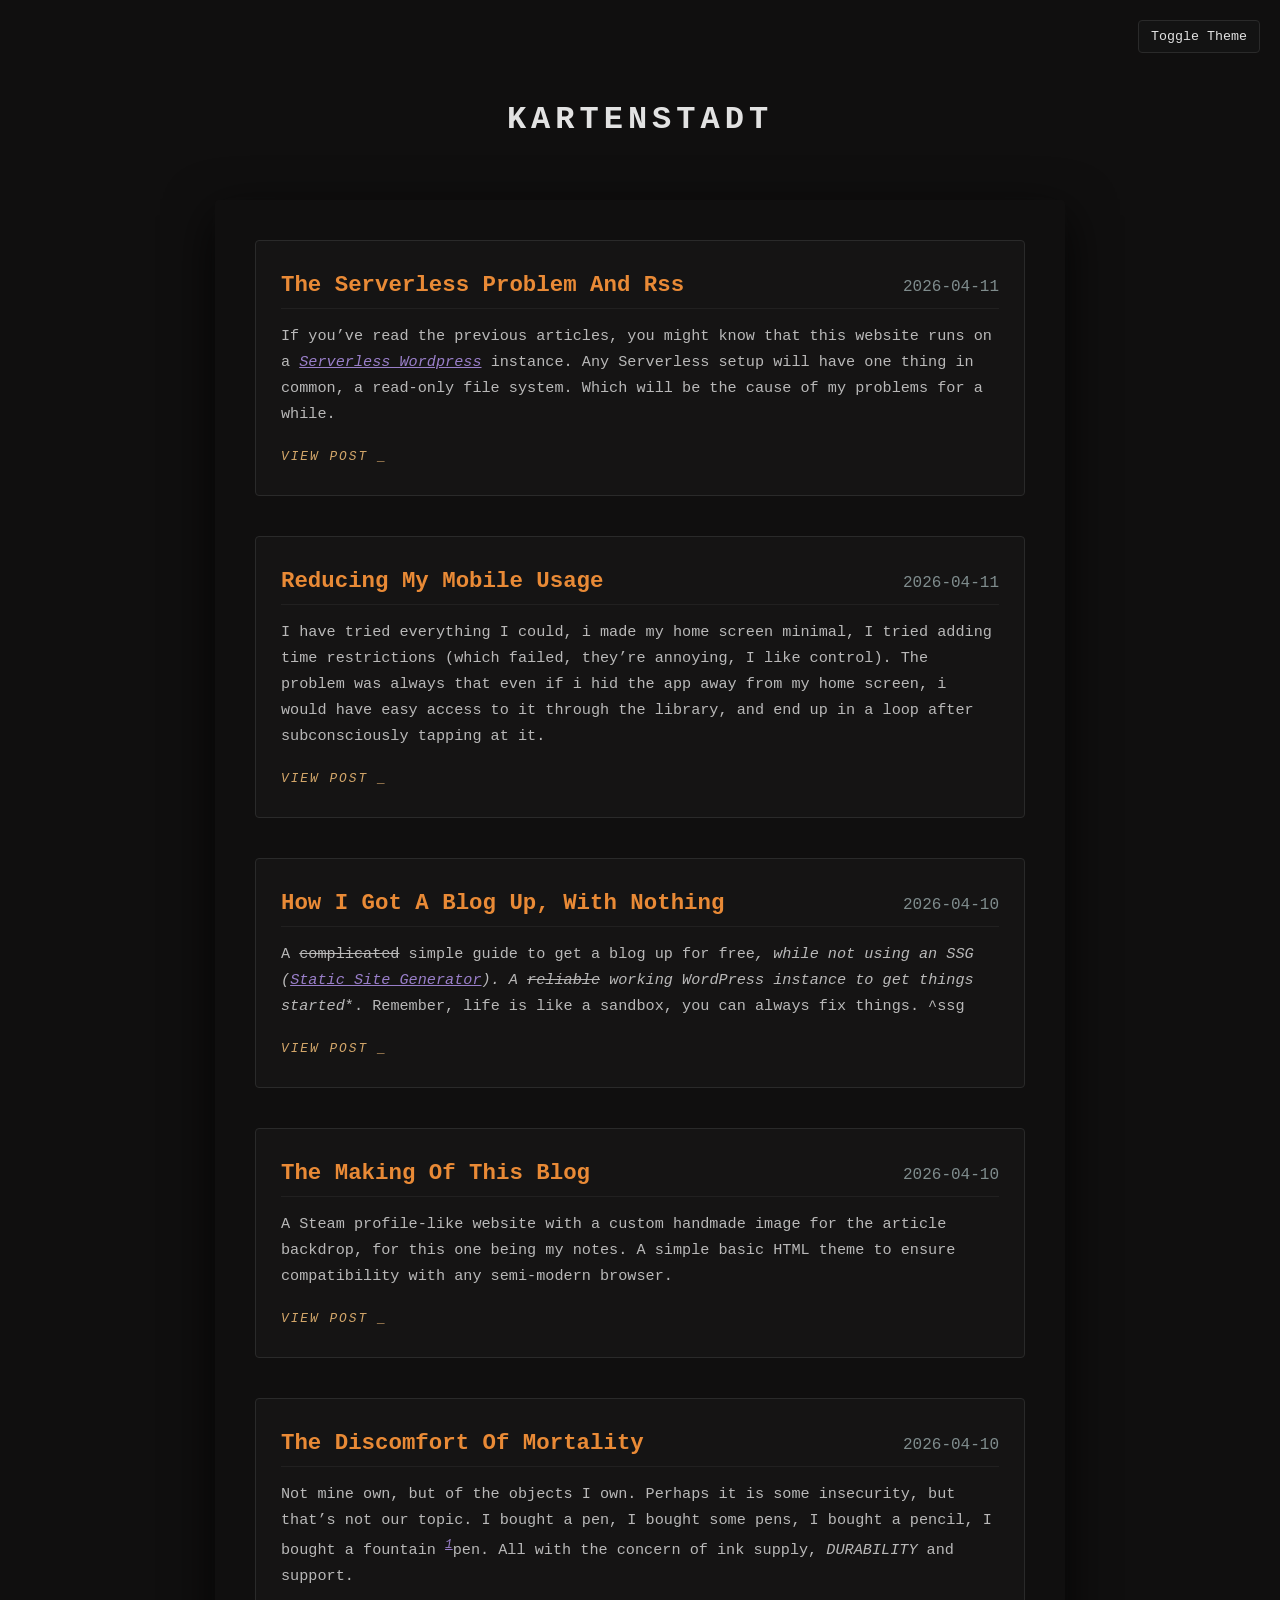
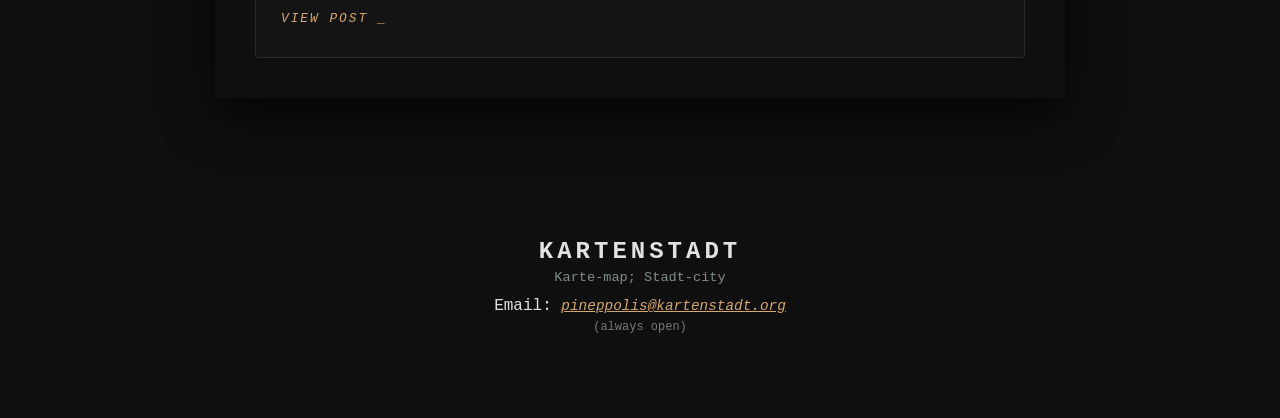
==== index.html @ 2a454eb6 "Site update: 2026-04-14 19:47:37" ====
<!DOCTYPE html>
<html lang="en">
	<head>
	<link rel="alternate" type="application/rss+xml" title="Kartenstadt RSS Feed" href="./feed.xml" />
		<meta charset="UTF-8" />
		<meta name="viewport" content="width=device-width, initial-scale=1.0" />
		<title>Kartenstadt | Home</title>
		<link rel="stylesheet" href="style.css" />
	</head>
	<body>
	<button id="theme-toggle">Toggle Theme</button>
    <script src="./script.js"></script>
		<header>
			<h1><a href="aboutme.html">KARTENSTADT</a></h1>
		</header>
		<main>
			<section class="article-list"><article class="article-card"><div class="card-header"><h2><a href="posts/The Serverless Problem and RSS.html">The Serverless Problem And Rss</a></h2><span class="post-meta">2026-04-11</span></div><div class="preview-content"><p>If you’ve read the previous articles, you might know that this website runs on a <a href="https://serverlesswp.com">Serverless Wordpress</a> instance. Any Serverless setup will have one thing in common, a read-only file system. Which will be the cause of my problems for a while.</p></div><a href="posts/The Serverless Problem and RSS.html" class="read-more">View Post _</a></article><article class="article-card"><div class="card-header"><h2><a href="posts/Reducing My Mobile Usage.html">Reducing My Mobile Usage</a></h2><span class="post-meta">2026-04-11</span></div><div class="preview-content"><p>I have tried everything I could, i made my home screen minimal, I tried adding time restrictions (which failed, they’re annoying, I like control). The problem was always that even if i hid the app away from my home screen, i would have easy access to it through the library, and end up in a loop after subconsciously tapping at it.</p></div><a href="posts/Reducing My Mobile Usage.html" class="read-more">View Post _</a></article><article class="article-card"><div class="card-header"><h2><a href="posts/How I got a Blog up, with Nothing.html">How I Got A Blog Up, With Nothing</a></h2><span class="post-meta">2026-04-10</span></div><div class="preview-content"><p>A <del>complicated</del> simple guide to get a blog up for free<em>, while not using an SSG (<a href="https://en.wikipedia.org/wiki/Static_site_generator">Static Site Generator</a>). A <del>reliable</del> working WordPress instance </em><em>to get things started</em>*. Remember, life is like a sandbox, you can always fix things. ^ssg</p></div><a href="posts/How I got a Blog up, with Nothing.html" class="read-more">View Post _</a></article><article class="article-card"><div class="card-header"><h2><a href="posts/The Making of This Blog.html">The Making Of This Blog</a></h2><span class="post-meta">2026-04-10</span></div><div class="preview-content"><p>A Steam profile-like website with a custom handmade image for the article backdrop, for this one being my notes. A simple basic HTML theme to ensure compatibility with any semi-modern browser. </p></div><a href="posts/The Making of This Blog.html" class="read-more">View Post _</a></article><article class="article-card"><div class="card-header"><h2><a href="posts/The Discomfort of Mortality.html">The Discomfort Of Mortality</a></h2><span class="post-meta">2026-04-10</span></div><div class="preview-content"><p>Not mine own, but of the objects I own. Perhaps it is some insecurity, but that’s not our topic. I bought a pen, I bought some pens, I bought a pencil, I bought a fountain <sup id="fnref:1"><a class="footnote-ref" href="#fn:1">1</a></sup>pen. All with the concern of ink supply, <em>DURABILITY</em> and support.</p></div><a href="posts/The Discomfort of Mortality.html" class="read-more">View Post _</a></article></section>
		</main>
		<footer>
			<div class="footer-brand">KARTENSTADT</div>
			<div class="footer-sub">Karte-map; Stadt-city</div>
			<div class="footer-contact">
				Email:
				<a href="mailto:pineppolis@kartenstadt.org" class="footer-email"
					>pineppolis@kartenstadt.org</a
				>
			</div>
			<div class="footer-status">(always open)</div>
		</footer>
		<script>
			// 1. Setup the 'Watcher' (Intersection Observer)
			const observerOptions = {
				threshold: 0.15, // Trigger when 15% of the card is visible
			};

			const observer = new IntersectionObserver((entries) => {
				entries.forEach((entry) => {
					if (entry.isIntersecting) {
						// Add the CSS class that triggers the animation
						entry.target.classList.add("appear");
						// Stop watching this card once it has appeared
						observer.unobserve(entry.target);
					}
				});
			}, observerOptions);

			// 2. Tell the Watcher to look at every article card
			document.querySelectorAll(".article-card").forEach((card) => {
				observer.observe(card);
			});
		</script>
	</body>
</html>
---- style.css ----
/* --- LIGHT MODE OVERRIDES --- */
body.light-mode {
    --bg-color: #fcfcfc;
    --code-bg: #f0f0f0;
    --text-main: #1a1a1a;
    --text-muted: #576574;
    --border-color: #d1d1d1;
    --h1-color: #bf3a1d;
    --h2-color: #c46b1f;
}

/* Add a smooth transition to the body so the color swap isn't jarring */
body {
    transition: background-color 0.3s ease, color 0.3s ease;
}

/* Style for the toggle button */
#theme-toggle {
position: fixed;
top: 20px;
right: 20px;
background: var(--code-bg);
color: var(--text-main);
border: 1px solid var(--border-color);
padding: 8px 12px;
cursor: pointer;
border-radius: 4px;
font-family: 'IBM Plex Mono', monospace;
z-index: 1000;
}

* {
    box-sizing: border-box;
}

/* --- 1. FONTS --- */
@import url('https://fonts.googleapis.com/css2?family=IBM+Plex+Mono:ital,wght@0,400;0,700;1,400&display=swap');

/* --- 2. THEME VARIABLES --- */
:root {
    --bg-color: #100f0f;
    --code-bg: #131313;
    --text-main: #E2E2E2;
    --text-muted: #7f8c8d;
    --border-color: #2a2a2a;
    --accent-gold: #d4a76a;

    /* Heading Accents */
    --h1-color: #e35535;
    --h2-color: #e98a36;
    --h3-color: #efbd5d;
    --h4-color: #9ece6a;
    --h5-color: #7aa2f7;
    --h6-color: #bb9af7;
}

/* --- 3. BASE LAYOUT --- */
body {
    background-color: var(--bg-color);
    color: var(--text-main);
    font-family: 'IBM Plex Mono', monospace;
    margin: 0;
    display: flex;
    flex-direction: column;
    min-height: 100vh;
}

/* --- 4. HEADER --- */
header {
    text-align: center;
    padding: 80px 20px 40px;
}

header h1 a {
    text-decoration: none;
    color: var(--text-main);
    font-weight: 700 !important;
    font-style: normal !important;
    letter-spacing: 5px;
    text-transform: uppercase;
}

/* --- 5. CONTENT WINDOW --- */
main {
    flex: 1;
    width: 90%;
    max-width: 850px;
    margin: 0 auto 60px;
    padding: 40px;
    background-color: var(--bg-color);
    box-shadow: 0px 15px 50px rgba(0, 0, 0, 0.8), 0px 0px 20px rgba(255, 255, 255, 0.02);
    border-radius: 4px;
    line-height: 1.7;
    word-wrap: break-word;
}

/* --- 6. HEADINGS --- */
main h1 { color: var(--h1-color); text-align: center; width: 100%; }
main h2 { color: var(--h2-color); border-bottom: 1px solid rgba(233, 138, 54, 0.3); }
main h3 { color: var(--h3-color); border-bottom: 1px solid rgba(239, 189, 93, 0.3); }
main h4 { color: var(--h4-color); border-bottom: 1px solid rgba(158, 206, 106, 0.3); }
main h5 { color: var(--h5-color); border-bottom: 1px solid rgba(122, 162, 247, 0.3); }
main h6 { color: var(--h6-color); border-bottom: 1px solid rgba(187, 154, 247, 0.3); }

main h1, main h2, main h3, main h4, main h5, main h6 {
    padding-bottom: 4px;
    margin-top: 2rem;
    margin-bottom: 1rem;
}

/* --- 7. CODE & ELEMENTS --- */
pre {
    background-color: var(--code-bg);
    border: 1px solid var(--border-color);
    border-radius: 3px;
    padding: 1.25rem;
    overflow-x: auto;
    margin: 1.5rem 0;
}

pre code { background-color: transparent; padding: 0; display: block; }

p code {
    background-color: var(--code-bg);
    border: 1px solid var(--border-color);
    border-radius: 3px;
    padding: 0.2rem 0.4rem;
}

/* --- 8. FOOTER --- */
footer {
    text-align: center;
    padding: 80px 20px;
}

.footer-brand {
    font-size: 1.5rem;
    letter-spacing: 4px;
    text-transform: uppercase;
    font-weight: bold;
    margin-bottom: 5px;
}

.footer-sub {
    font-size: 0.85rem;
    color: var(--text-muted);
    margin-bottom: 12px;
}

.footer-email {
    color: var(--accent-gold);
    text-decoration: underline;
    font-size: 0.9rem;
}

.footer-status {
    font-size: 0.75rem;
    opacity: 0.5;
    margin-top: 5px;
}

a { color: var(--h6-color); font-style: italic; }

summary {
    list-style: none;
    cursor: pointer;
    outline: none;
}

summary::-webkit-details-marker {
    display: none;
}

summary h2 {
    display: flex;
    align-items: center;
    margin-top: 1rem;
}

summary h2::before {
    content: "+";
    margin-right: 15px;
    color: var(--h2-color);
    opacity: 0.5;
    font-family: monospace;
}

details[open] summary h2::before {
    content: "−";
}

details {
    margin-bottom: 1rem;
    transition: all 0.3s ease;
}

.post-meta {
    color: var(--text-muted);
}

.date {
    text-align: right;
    color: var(--text-muted);
}

/* --- 9. ARTICLE CARDS --- */
.article-list {
    display: flex;
    flex-direction: column;
    gap: 40px;
}

.article-card {
    border: 1px solid var(--border-color);
    padding: 25px;
    border-radius: 4px;
    background-color: rgba(255, 255, 255, 0.02);
    transition: border-color 0.3s ease, opacity 0.6s ease-out, transform 0.6s ease-out;
    opacity: 0;
    transform: translateY(20px);
}

.article-card.appear {
    opacity: 1;
    transform: translateY(0);
}

.article-card:hover {
    border-color: var(--h2-color);
}

.card-header {
    display: flex;
    justify-content: space-between;
    align-items: baseline;
    border-bottom: 1px solid rgba(255, 255, 255, 0.05);
    margin-bottom: 15px;
}

.article-card h2 {
    margin: 0;
    border-bottom: none !important;
    font-size: 1.4rem;
}

.article-card h2 a {
    text-decoration: none;
    font-style: normal;
    color: var(--h2-color);
}

.preview-content {
    font-size: 0.95rem;
    color: var(--text-main);
    opacity: 0.8;
    margin-bottom: 15px;
}

.read-more {
    font-size: 0.8rem;
    text-transform: uppercase;
    letter-spacing: 2px;
    color: var(--accent-gold) !important;
    text-decoration: none;
}

main img {
    max-width: 100%;
    height: auto;
    display: block;
    margin: 1.5rem auto;
    border-radius: 4px;
    box-shadow: 0 4px 12px rgba(0,0,0,0.2);
}

/* --- 10. RESPONSIVE DESIGN --- */
@media screen and (max-width: 600px) {
    main {
        width: 100%;
        padding: 25px 15px; /* Fixed: Reduced large padding that caused cramping */
        margin-bottom: 30px;
        box-shadow: none;
    }

    .card-header, .post-header {
        flex-direction: column; /* Fixed: Prevents title and date from overlapping */
        align-items: flex-start;
        gap: 5px;
    }

    .date {
        text-align: left;
        font-size: 0.85rem;
        margin-bottom: 10px;
    }

    header {
        padding: 40px 15px 20px;
    }

    header h1 a {
        font-size: 1.2rem;
        letter-spacing: 2px;
    }

    footer {
        padding: 40px 15px;
    }

    main h1 {
        font-size: 1.6rem;
    }
}
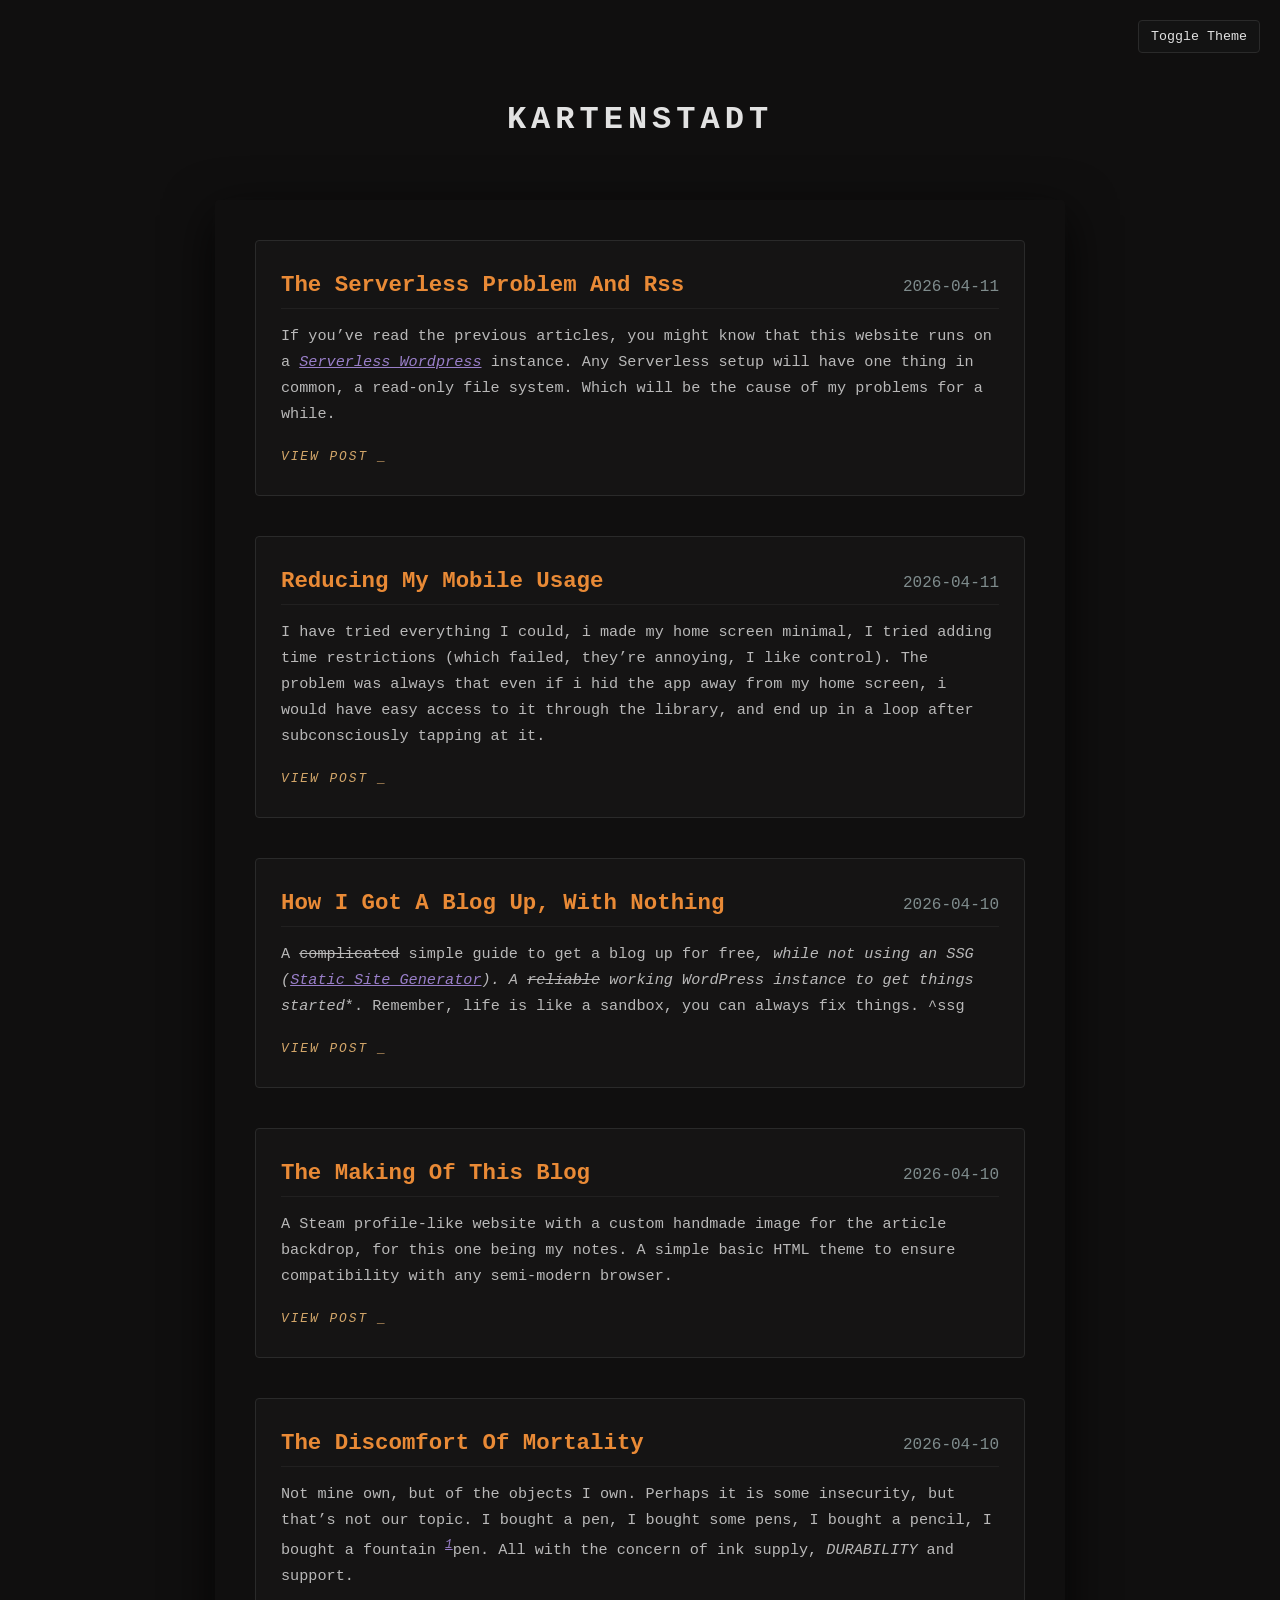
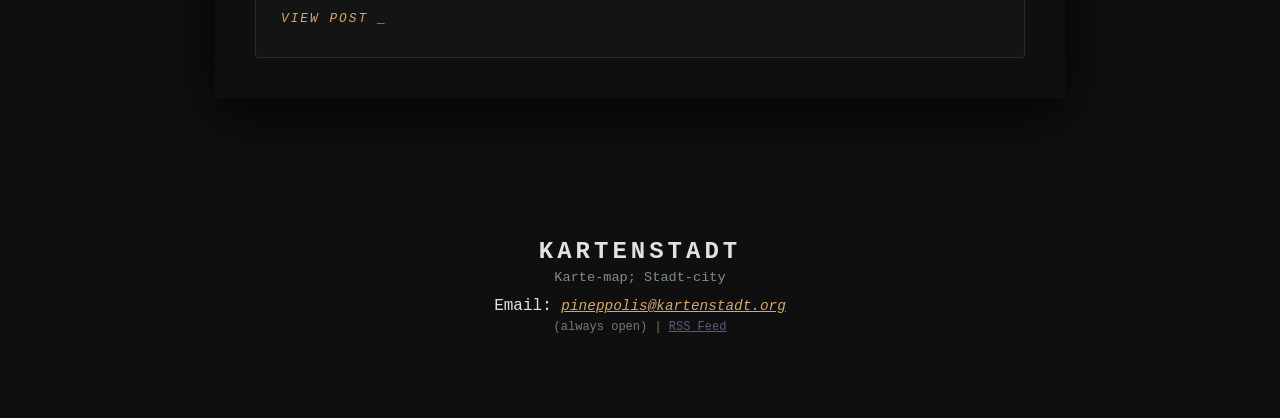
==== commit 856bb8a4: "Site update: 2026-04-14 19:57:18" ====
--- a/index.html
+++ b/index.html
@@ -24,8 +24,9 @@
 				<a href="mailto:pineppolis@kartenstadt.org" class="footer-email"
 					>pineppolis@kartenstadt.org</a
 				>
-			</div>
-			<div class="footer-status">(always open)</div>
+<div class="footer-status">
+    (always open) | <a href="/feed.xml" style="font-style: normal;">RSS Feed</a>
+</div>
 		</footer>
 		<script>
 			// 1. Setup the 'Watcher' (Intersection Observer)
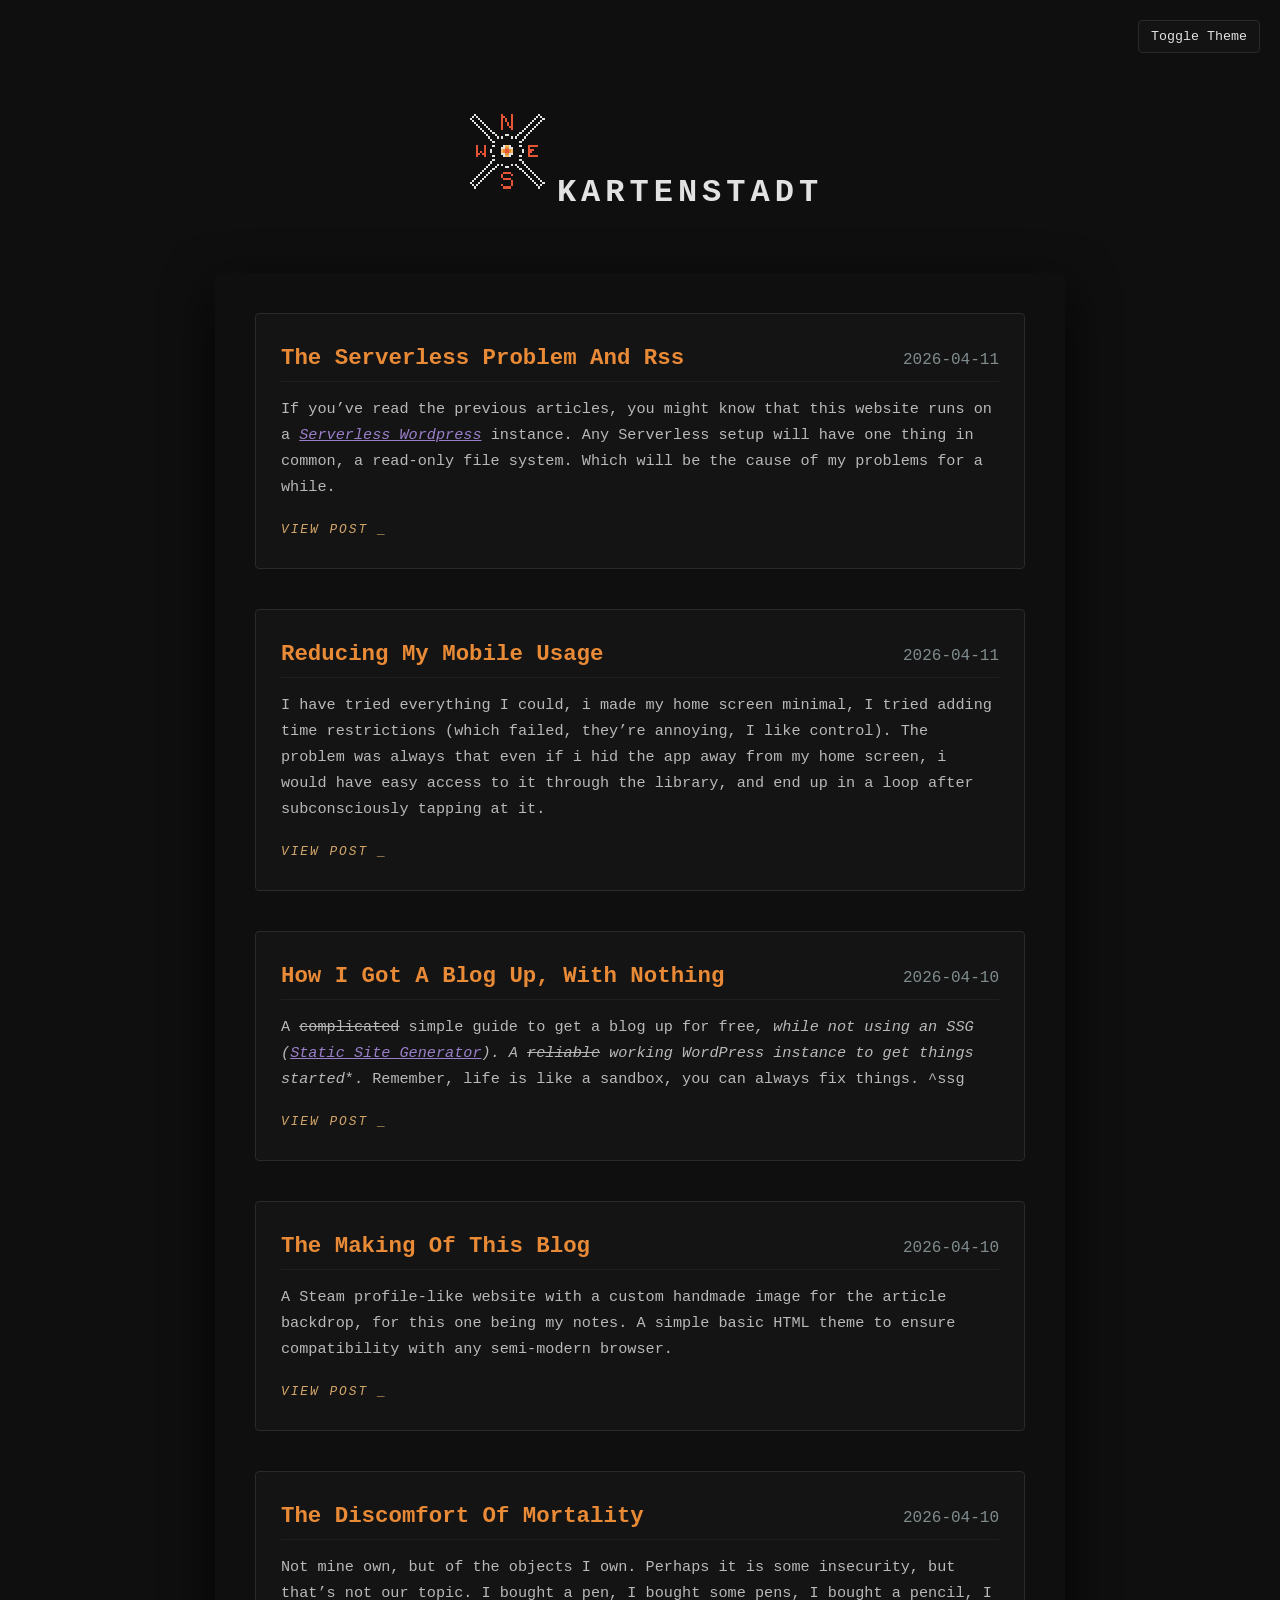
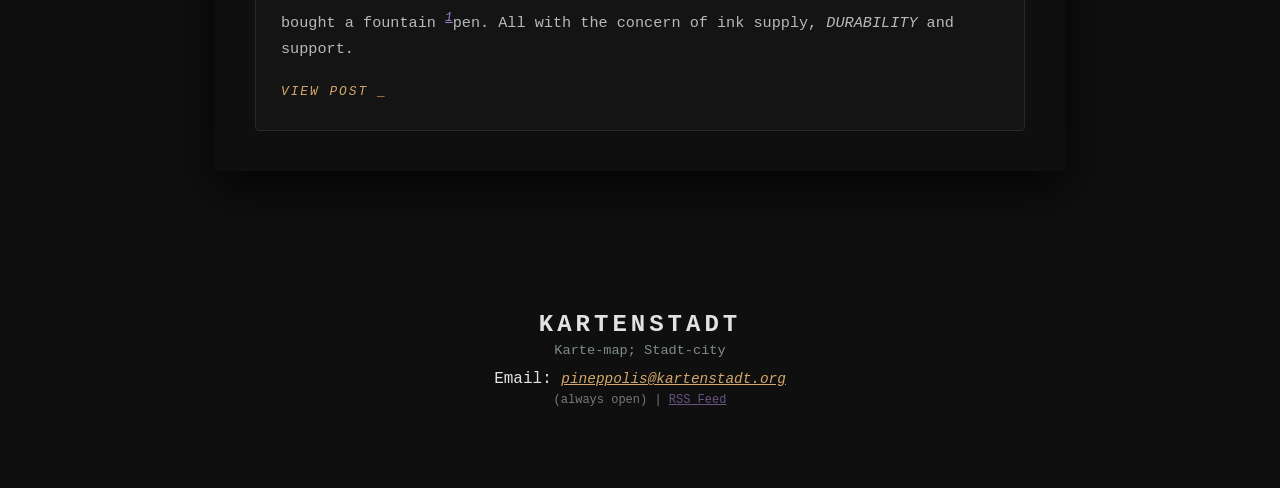
==== commit ae23fdc7: "Site update: 2026-05-05 19:30:51" ====
--- a/index.html
+++ b/index.html
@@ -1,17 +1,18 @@
 <!DOCTYPE html>
 <html lang="en">
 	<head>
-	<link rel="alternate" type="application/rss+xml" title="Kartenstadt RSS Feed" href="./feed.xml" />
+	<link rel="alternate" type="application/rss+xml" title="Kartenstadt RSS Feed" href="https://www.kartenstadt.org/feed.xml" />
 		<meta charset="UTF-8" />
 		<meta name="viewport" content="width=device-width, initial-scale=1.0" />
 		<title>Kartenstadt | Home</title>
 		<link rel="stylesheet" href="style.css" />
+		<link rel="icon" type="image/x-icon" href="favicon.png">
 	</head>
 	<body>
 	<button id="theme-toggle">Toggle Theme</button>
     <script src="./script.js"></script>
 		<header>
-			<h1><a href="aboutme.html">KARTENSTADT</a></h1>
+			<h1><img src="favicon.svg" width="100" height="100"><a href="aboutme.html">KARTENSTADT</a></h1>
 		</header>
 		<main>
 			<section class="article-list"><article class="article-card"><div class="card-header"><h2><a href="posts/The Serverless Problem and RSS.html">The Serverless Problem And Rss</a></h2><span class="post-meta">2026-04-11</span></div><div class="preview-content"><p>If you’ve read the previous articles, you might know that this website runs on a <a href="https://serverlesswp.com">Serverless Wordpress</a> instance. Any Serverless setup will have one thing in common, a read-only file system. Which will be the cause of my problems for a while.</p></div><a href="posts/The Serverless Problem and RSS.html" class="read-more">View Post _</a></article><article class="article-card"><div class="card-header"><h2><a href="posts/Reducing My Mobile Usage.html">Reducing My Mobile Usage</a></h2><span class="post-meta">2026-04-11</span></div><div class="preview-content"><p>I have tried everything I could, i made my home screen minimal, I tried adding time restrictions (which failed, they’re annoying, I like control). The problem was always that even if i hid the app away from my home screen, i would have easy access to it through the library, and end up in a loop after subconsciously tapping at it.</p></div><a href="posts/Reducing My Mobile Usage.html" class="read-more">View Post _</a></article><article class="article-card"><div class="card-header"><h2><a href="posts/How I got a Blog up, with Nothing.html">How I Got A Blog Up, With Nothing</a></h2><span class="post-meta">2026-04-10</span></div><div class="preview-content"><p>A <del>complicated</del> simple guide to get a blog up for free<em>, while not using an SSG (<a href="https://en.wikipedia.org/wiki/Static_site_generator">Static Site Generator</a>). A <del>reliable</del> working WordPress instance </em><em>to get things started</em>*. Remember, life is like a sandbox, you can always fix things. ^ssg</p></div><a href="posts/How I got a Blog up, with Nothing.html" class="read-more">View Post _</a></article><article class="article-card"><div class="card-header"><h2><a href="posts/The Making of This Blog.html">The Making Of This Blog</a></h2><span class="post-meta">2026-04-10</span></div><div class="preview-content"><p>A Steam profile-like website with a custom handmade image for the article backdrop, for this one being my notes. A simple basic HTML theme to ensure compatibility with any semi-modern browser. </p></div><a href="posts/The Making of This Blog.html" class="read-more">View Post _</a></article><article class="article-card"><div class="card-header"><h2><a href="posts/The Discomfort of Mortality.html">The Discomfort Of Mortality</a></h2><span class="post-meta">2026-04-10</span></div><div class="preview-content"><p>Not mine own, but of the objects I own. Perhaps it is some insecurity, but that’s not our topic. I bought a pen, I bought some pens, I bought a pencil, I bought a fountain <sup id="fnref:1"><a class="footnote-ref" href="#fn:1">1</a></sup>pen. All with the concern of ink supply, <em>DURABILITY</em> and support.</p></div><a href="posts/The Discomfort of Mortality.html" class="read-more">View Post _</a></article></section>
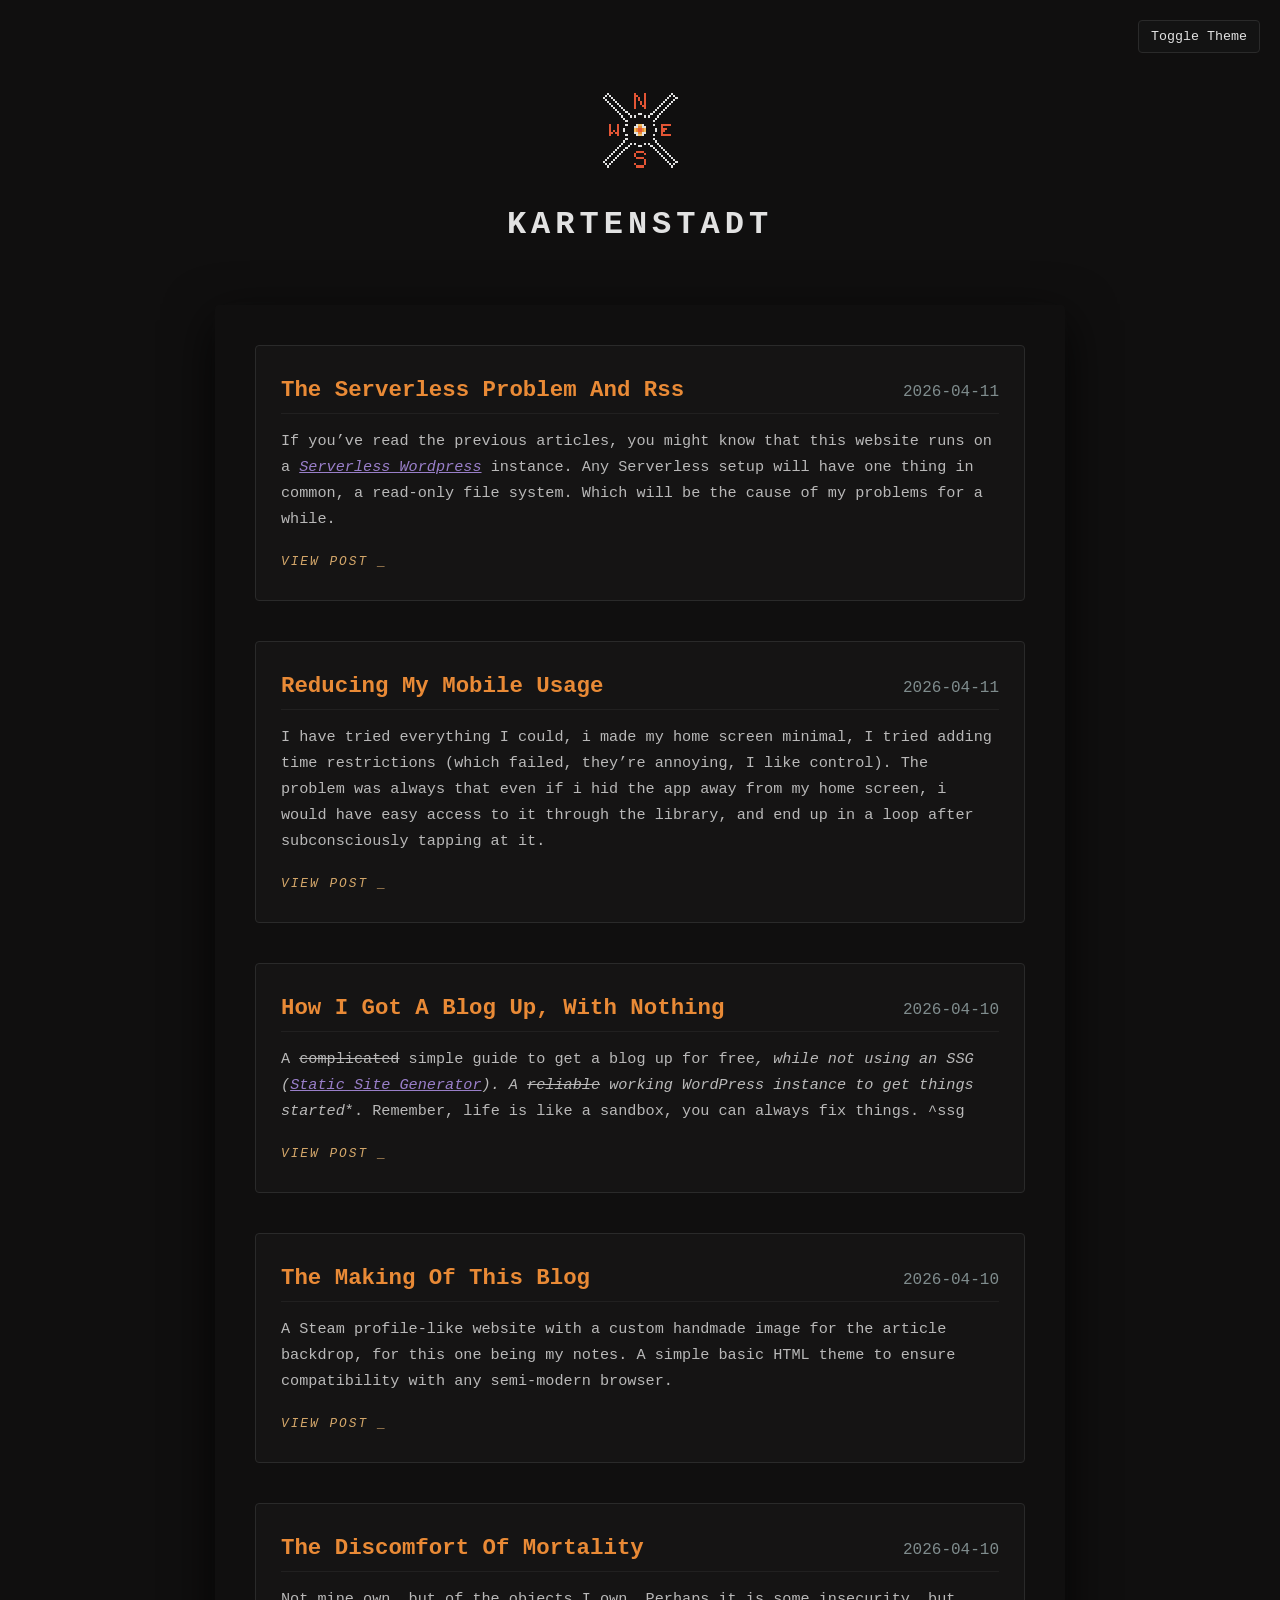
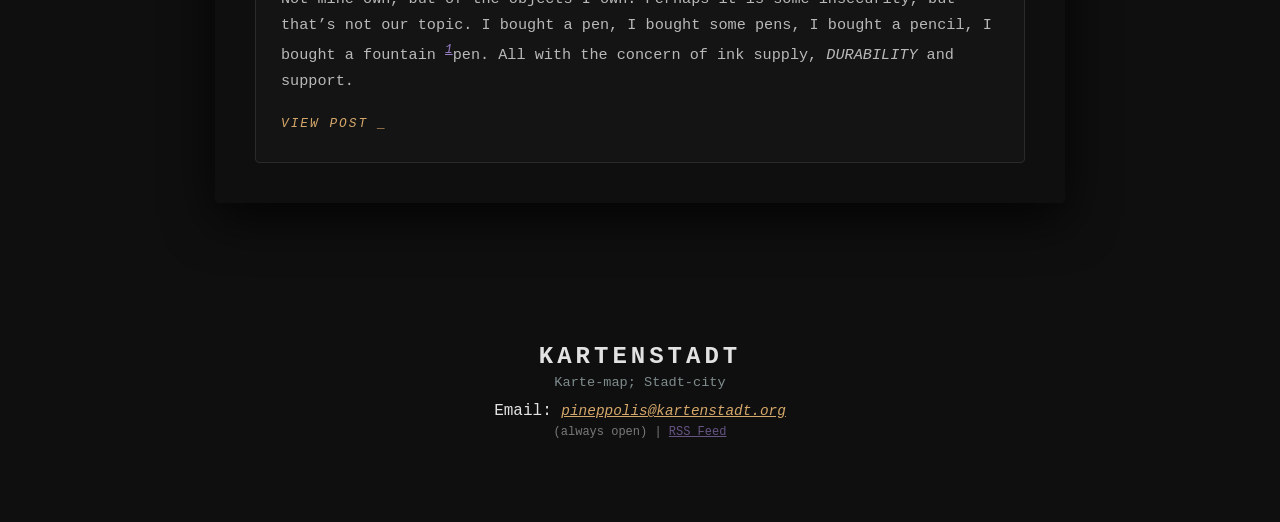
==== commit e879df62: "Site update: 2026-05-05 19:35:30" ====
--- a/index.html
+++ b/index.html
@@ -12,7 +12,8 @@
 	<button id="theme-toggle">Toggle Theme</button>
     <script src="./script.js"></script>
 		<header>
-			<h1><img src="favicon.svg" width="100" height="100"><a href="aboutme.html">KARTENSTADT</a></h1>
+		<img src="favicon.svg" width="100" height="100">
+			<h1><a href="aboutme.html">KARTENSTADT</a></h1>
 		</header>
 		<main>
 			<section class="article-list"><article class="article-card"><div class="card-header"><h2><a href="posts/The Serverless Problem and RSS.html">The Serverless Problem And Rss</a></h2><span class="post-meta">2026-04-11</span></div><div class="preview-content"><p>If you’ve read the previous articles, you might know that this website runs on a <a href="https://serverlesswp.com">Serverless Wordpress</a> instance. Any Serverless setup will have one thing in common, a read-only file system. Which will be the cause of my problems for a while.</p></div><a href="posts/The Serverless Problem and RSS.html" class="read-more">View Post _</a></article><article class="article-card"><div class="card-header"><h2><a href="posts/Reducing My Mobile Usage.html">Reducing My Mobile Usage</a></h2><span class="post-meta">2026-04-11</span></div><div class="preview-content"><p>I have tried everything I could, i made my home screen minimal, I tried adding time restrictions (which failed, they’re annoying, I like control). The problem was always that even if i hid the app away from my home screen, i would have easy access to it through the library, and end up in a loop after subconsciously tapping at it.</p></div><a href="posts/Reducing My Mobile Usage.html" class="read-more">View Post _</a></article><article class="article-card"><div class="card-header"><h2><a href="posts/How I got a Blog up, with Nothing.html">How I Got A Blog Up, With Nothing</a></h2><span class="post-meta">2026-04-10</span></div><div class="preview-content"><p>A <del>complicated</del> simple guide to get a blog up for free<em>, while not using an SSG (<a href="https://en.wikipedia.org/wiki/Static_site_generator">Static Site Generator</a>). A <del>reliable</del> working WordPress instance </em><em>to get things started</em>*. Remember, life is like a sandbox, you can always fix things. ^ssg</p></div><a href="posts/How I got a Blog up, with Nothing.html" class="read-more">View Post _</a></article><article class="article-card"><div class="card-header"><h2><a href="posts/The Making of This Blog.html">The Making Of This Blog</a></h2><span class="post-meta">2026-04-10</span></div><div class="preview-content"><p>A Steam profile-like website with a custom handmade image for the article backdrop, for this one being my notes. A simple basic HTML theme to ensure compatibility with any semi-modern browser. </p></div><a href="posts/The Making of This Blog.html" class="read-more">View Post _</a></article><article class="article-card"><div class="card-header"><h2><a href="posts/The Discomfort of Mortality.html">The Discomfort Of Mortality</a></h2><span class="post-meta">2026-04-10</span></div><div class="preview-content"><p>Not mine own, but of the objects I own. Perhaps it is some insecurity, but that’s not our topic. I bought a pen, I bought some pens, I bought a pencil, I bought a fountain <sup id="fnref:1"><a class="footnote-ref" href="#fn:1">1</a></sup>pen. All with the concern of ink supply, <em>DURABILITY</em> and support.</p></div><a href="posts/The Discomfort of Mortality.html" class="read-more">View Post _</a></article></section>
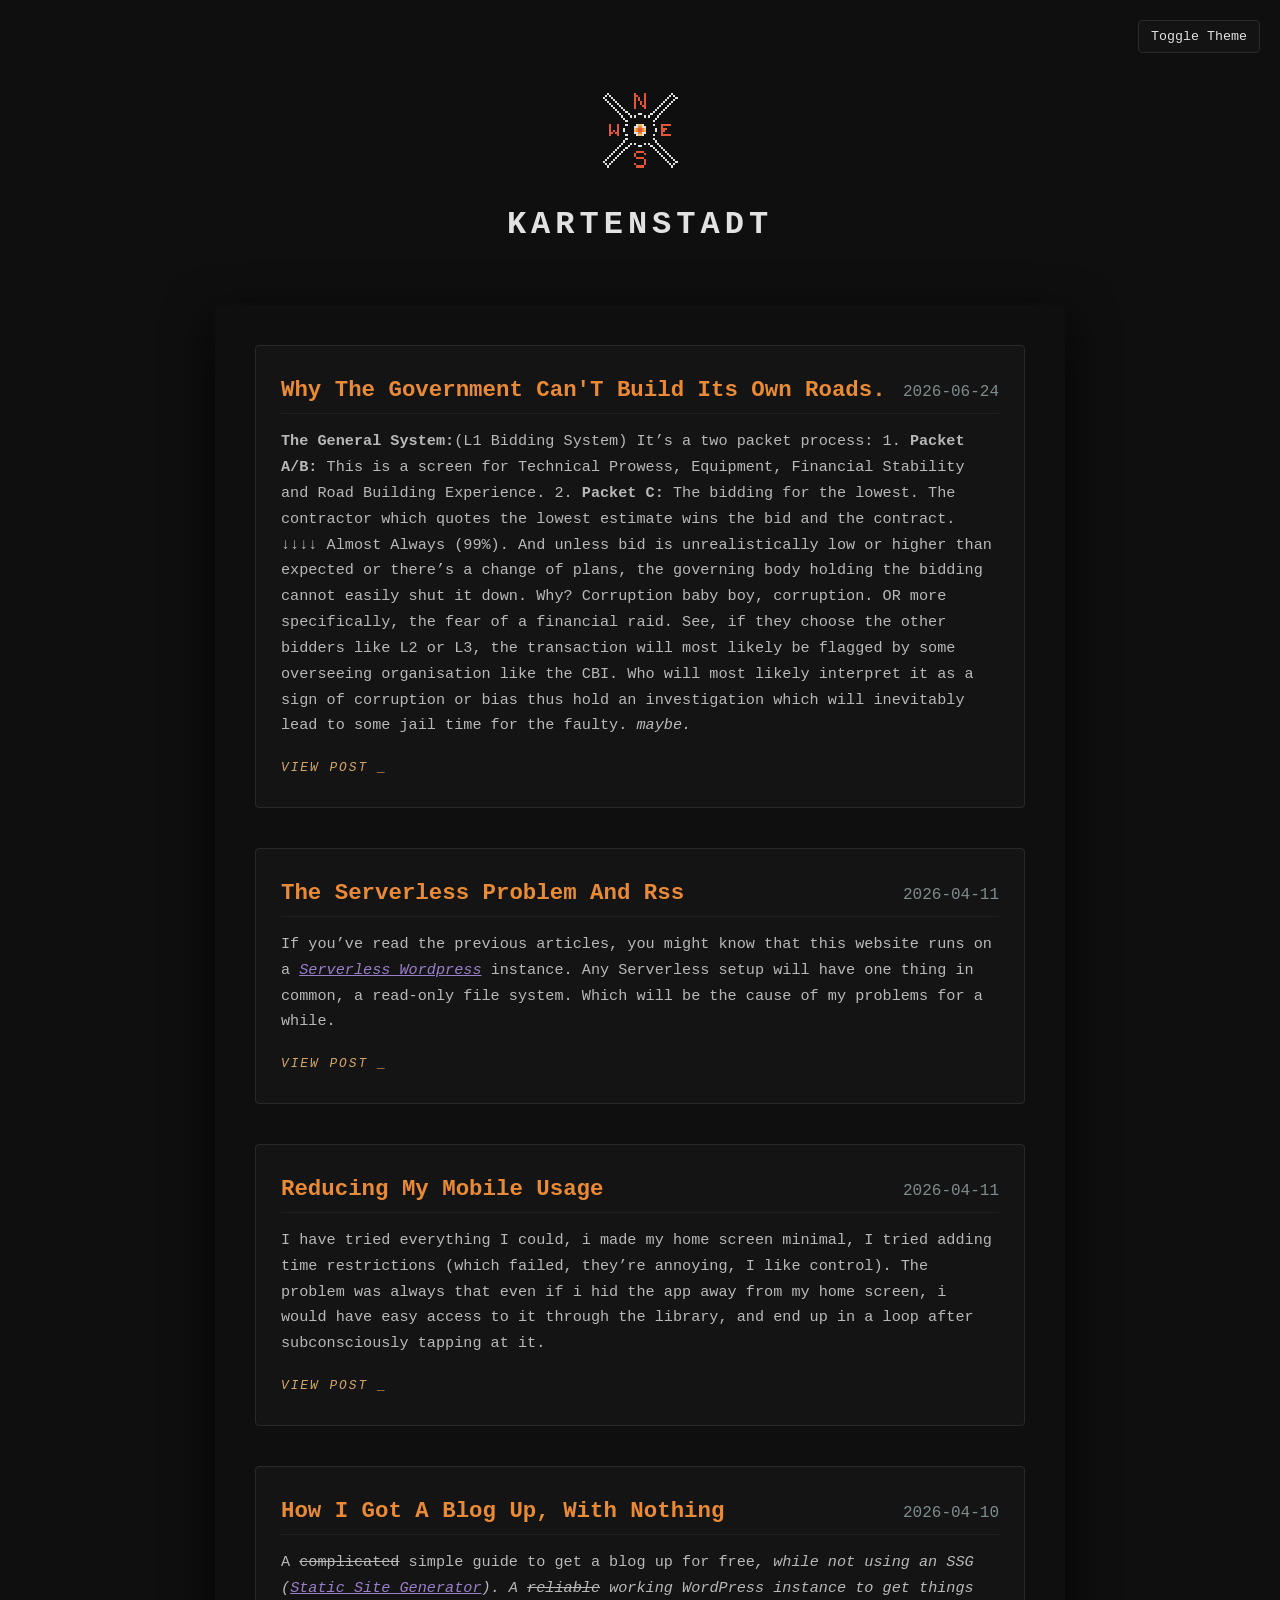
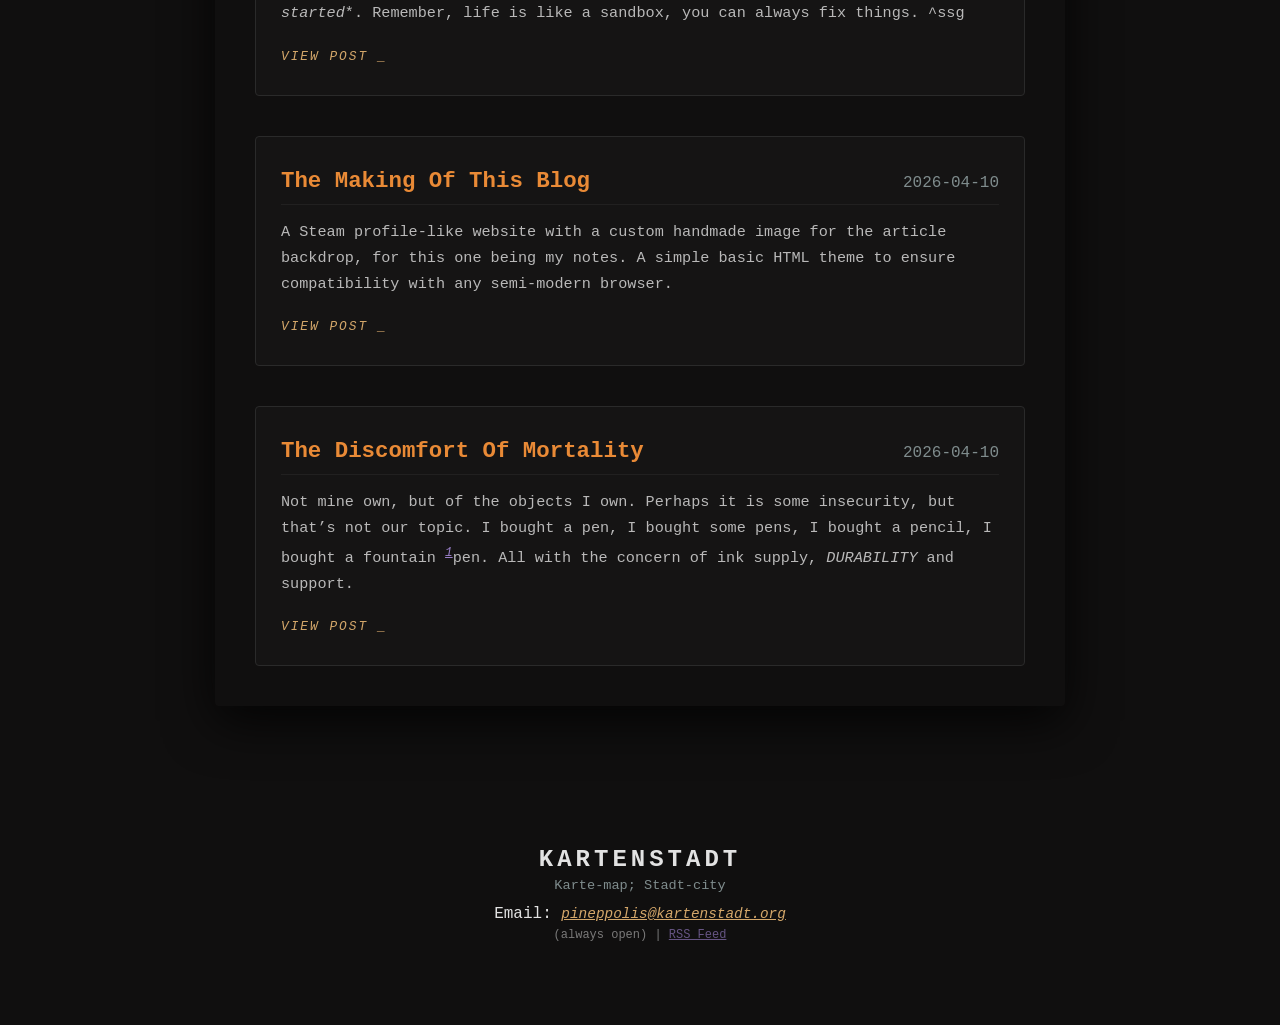
==== commit 9b29f75e: "Site update: 2026-06-24 01:42:56" ====
--- a/index.html
+++ b/index.html
@@ -16,7 +16,14 @@
 			<h1><a href="aboutme.html">KARTENSTADT</a></h1>
 		</header>
 		<main>
-			<section class="article-list"><article class="article-card"><div class="card-header"><h2><a href="posts/The Serverless Problem and RSS.html">The Serverless Problem And Rss</a></h2><span class="post-meta">2026-04-11</span></div><div class="preview-content"><p>If you’ve read the previous articles, you might know that this website runs on a <a href="https://serverlesswp.com">Serverless Wordpress</a> instance. Any Serverless setup will have one thing in common, a read-only file system. Which will be the cause of my problems for a while.</p></div><a href="posts/The Serverless Problem and RSS.html" class="read-more">View Post _</a></article><article class="article-card"><div class="card-header"><h2><a href="posts/Reducing My Mobile Usage.html">Reducing My Mobile Usage</a></h2><span class="post-meta">2026-04-11</span></div><div class="preview-content"><p>I have tried everything I could, i made my home screen minimal, I tried adding time restrictions (which failed, they’re annoying, I like control). The problem was always that even if i hid the app away from my home screen, i would have easy access to it through the library, and end up in a loop after subconsciously tapping at it.</p></div><a href="posts/Reducing My Mobile Usage.html" class="read-more">View Post _</a></article><article class="article-card"><div class="card-header"><h2><a href="posts/How I got a Blog up, with Nothing.html">How I Got A Blog Up, With Nothing</a></h2><span class="post-meta">2026-04-10</span></div><div class="preview-content"><p>A <del>complicated</del> simple guide to get a blog up for free<em>, while not using an SSG (<a href="https://en.wikipedia.org/wiki/Static_site_generator">Static Site Generator</a>). A <del>reliable</del> working WordPress instance </em><em>to get things started</em>*. Remember, life is like a sandbox, you can always fix things. ^ssg</p></div><a href="posts/How I got a Blog up, with Nothing.html" class="read-more">View Post _</a></article><article class="article-card"><div class="card-header"><h2><a href="posts/The Making of This Blog.html">The Making Of This Blog</a></h2><span class="post-meta">2026-04-10</span></div><div class="preview-content"><p>A Steam profile-like website with a custom handmade image for the article backdrop, for this one being my notes. A simple basic HTML theme to ensure compatibility with any semi-modern browser. </p></div><a href="posts/The Making of This Blog.html" class="read-more">View Post _</a></article><article class="article-card"><div class="card-header"><h2><a href="posts/The Discomfort of Mortality.html">The Discomfort Of Mortality</a></h2><span class="post-meta">2026-04-10</span></div><div class="preview-content"><p>Not mine own, but of the objects I own. Perhaps it is some insecurity, but that’s not our topic. I bought a pen, I bought some pens, I bought a pencil, I bought a fountain <sup id="fnref:1"><a class="footnote-ref" href="#fn:1">1</a></sup>pen. All with the concern of ink supply, <em>DURABILITY</em> and support.</p></div><a href="posts/The Discomfort of Mortality.html" class="read-more">View Post _</a></article></section>
+			<section class="article-list"><article class="article-card"><div class="card-header"><h2><a href="posts/Why the Government can't build its own roads..html">Why The Government Can'T Build Its Own Roads.</a></h2><span class="post-meta">2026-06-24</span></div><div class="preview-content"><p><strong>The General System:</strong>(L1 Bidding System)
+It’s a two packet process:
+1. <strong>Packet A/B:</strong> This is a screen for Technical Prowess, Equipment, Financial Stability and Road Building Experience.
+2. <strong>Packet C:</strong> The bidding for the lowest. The contractor which quotes the lowest estimate wins the bid and the contract.
+↓↓↓↓
+Almost Always (99%). And unless bid is unrealistically low or higher than expected or there’s a change of plans, the governing body holding the bidding cannot easily shut it down.
+Why?
+Corruption baby boy, corruption. OR more specifically, the fear of a financial raid. See, if they choose the other bidders like L2 or L3, the transaction will most likely be flagged by some overseeing organisation like the CBI. Who will most likely interpret it as a sign of corruption or bias thus hold an investigation which will inevitably lead to some jail time for the faulty. <em>maybe.</em> </p></div><a href="posts/Why the Government can't build its own roads..html" class="read-more">View Post _</a></article><article class="article-card"><div class="card-header"><h2><a href="posts/The Serverless Problem and RSS.html">The Serverless Problem And Rss</a></h2><span class="post-meta">2026-04-11</span></div><div class="preview-content"><p>If you’ve read the previous articles, you might know that this website runs on a <a href="https://serverlesswp.com">Serverless Wordpress</a> instance. Any Serverless setup will have one thing in common, a read-only file system. Which will be the cause of my problems for a while.</p></div><a href="posts/The Serverless Problem and RSS.html" class="read-more">View Post _</a></article><article class="article-card"><div class="card-header"><h2><a href="posts/Reducing My Mobile Usage.html">Reducing My Mobile Usage</a></h2><span class="post-meta">2026-04-11</span></div><div class="preview-content"><p>I have tried everything I could, i made my home screen minimal, I tried adding time restrictions (which failed, they’re annoying, I like control). The problem was always that even if i hid the app away from my home screen, i would have easy access to it through the library, and end up in a loop after subconsciously tapping at it.</p></div><a href="posts/Reducing My Mobile Usage.html" class="read-more">View Post _</a></article><article class="article-card"><div class="card-header"><h2><a href="posts/How I got a Blog up, with Nothing.html">How I Got A Blog Up, With Nothing</a></h2><span class="post-meta">2026-04-10</span></div><div class="preview-content"><p>A <del>complicated</del> simple guide to get a blog up for free<em>, while not using an SSG (<a href="https://en.wikipedia.org/wiki/Static_site_generator">Static Site Generator</a>). A <del>reliable</del> working WordPress instance </em><em>to get things started</em>*. Remember, life is like a sandbox, you can always fix things. ^ssg</p></div><a href="posts/How I got a Blog up, with Nothing.html" class="read-more">View Post _</a></article><article class="article-card"><div class="card-header"><h2><a href="posts/The Making of This Blog.html">The Making Of This Blog</a></h2><span class="post-meta">2026-04-10</span></div><div class="preview-content"><p>A Steam profile-like website with a custom handmade image for the article backdrop, for this one being my notes. A simple basic HTML theme to ensure compatibility with any semi-modern browser. </p></div><a href="posts/The Making of This Blog.html" class="read-more">View Post _</a></article><article class="article-card"><div class="card-header"><h2><a href="posts/The Discomfort of Mortality.html">The Discomfort Of Mortality</a></h2><span class="post-meta">2026-04-10</span></div><div class="preview-content"><p>Not mine own, but of the objects I own. Perhaps it is some insecurity, but that’s not our topic. I bought a pen, I bought some pens, I bought a pencil, I bought a fountain <sup id="fnref:1"><a class="footnote-ref" href="#fn:1">1</a></sup>pen. All with the concern of ink supply, <em>DURABILITY</em> and support.</p></div><a href="posts/The Discomfort of Mortality.html" class="read-more">View Post _</a></article></section>
 		</main>
 		<footer>
 			<div class="footer-brand">KARTENSTADT</div>
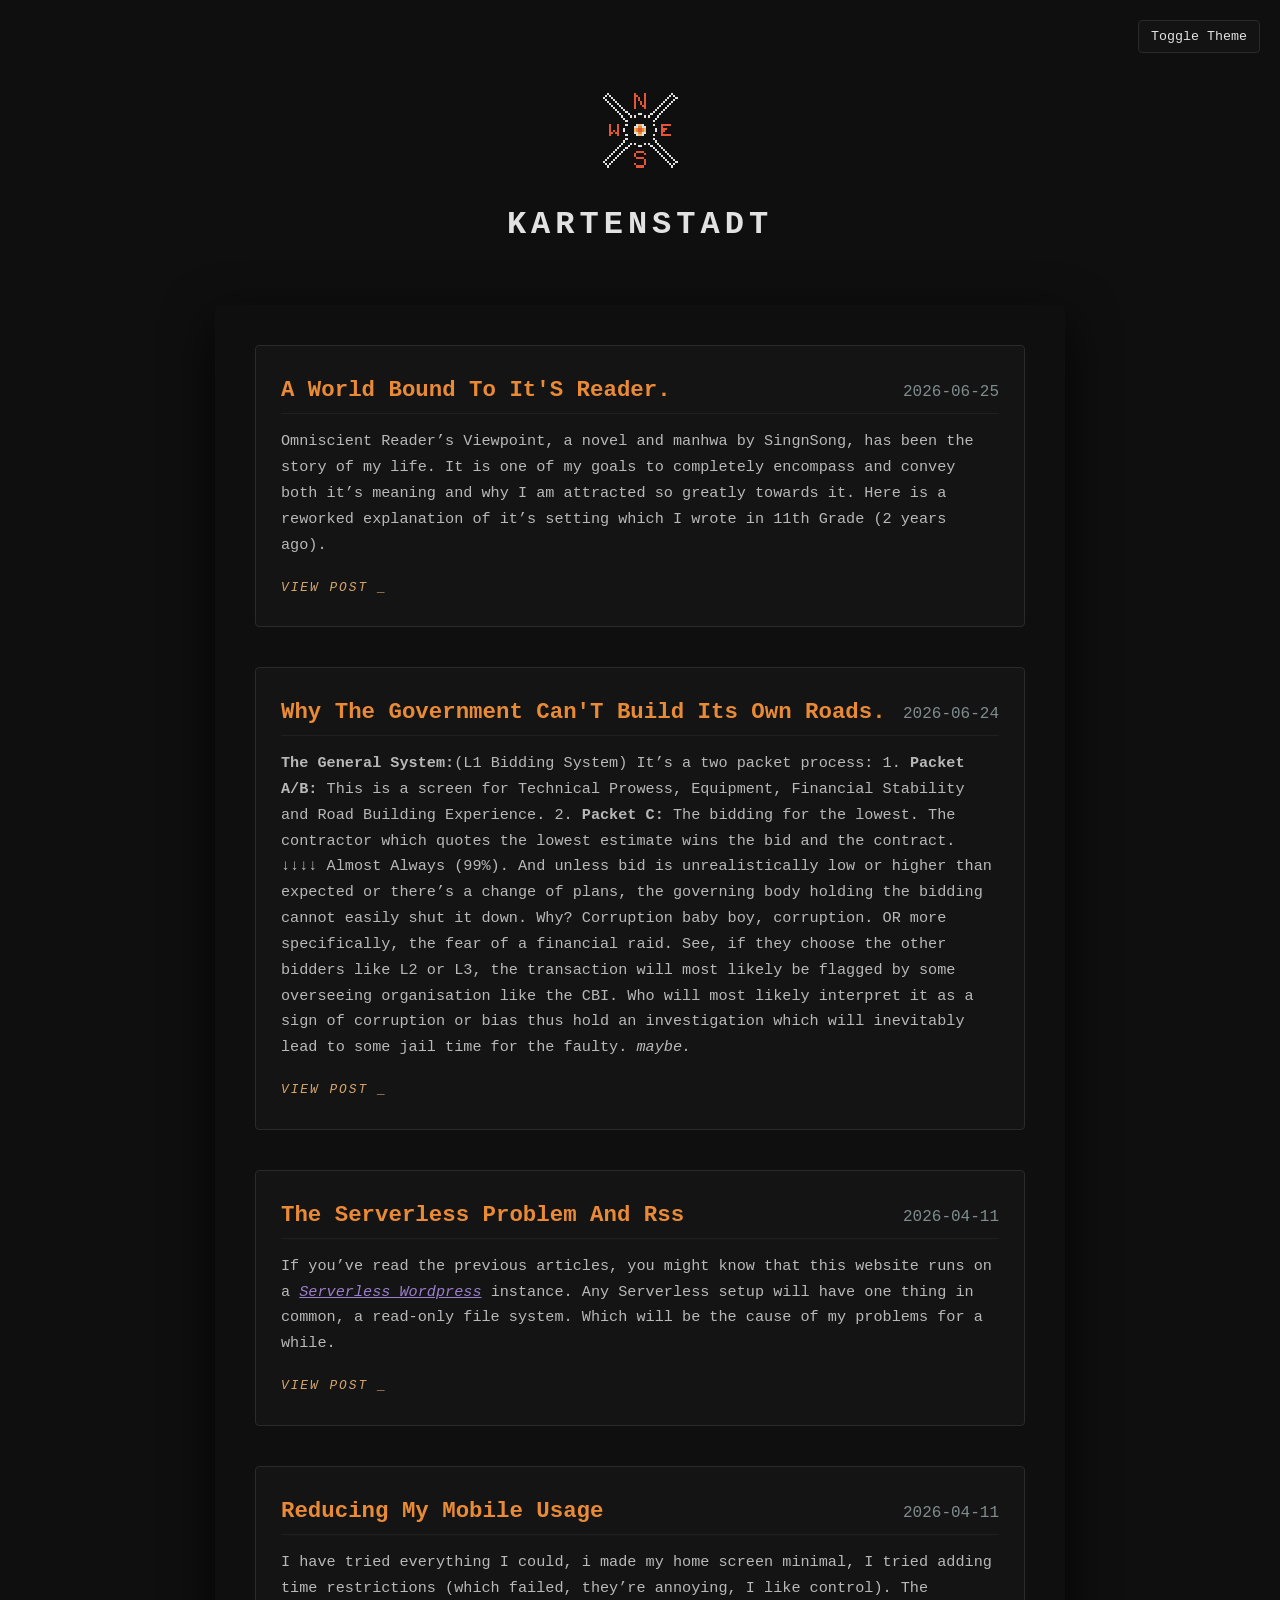
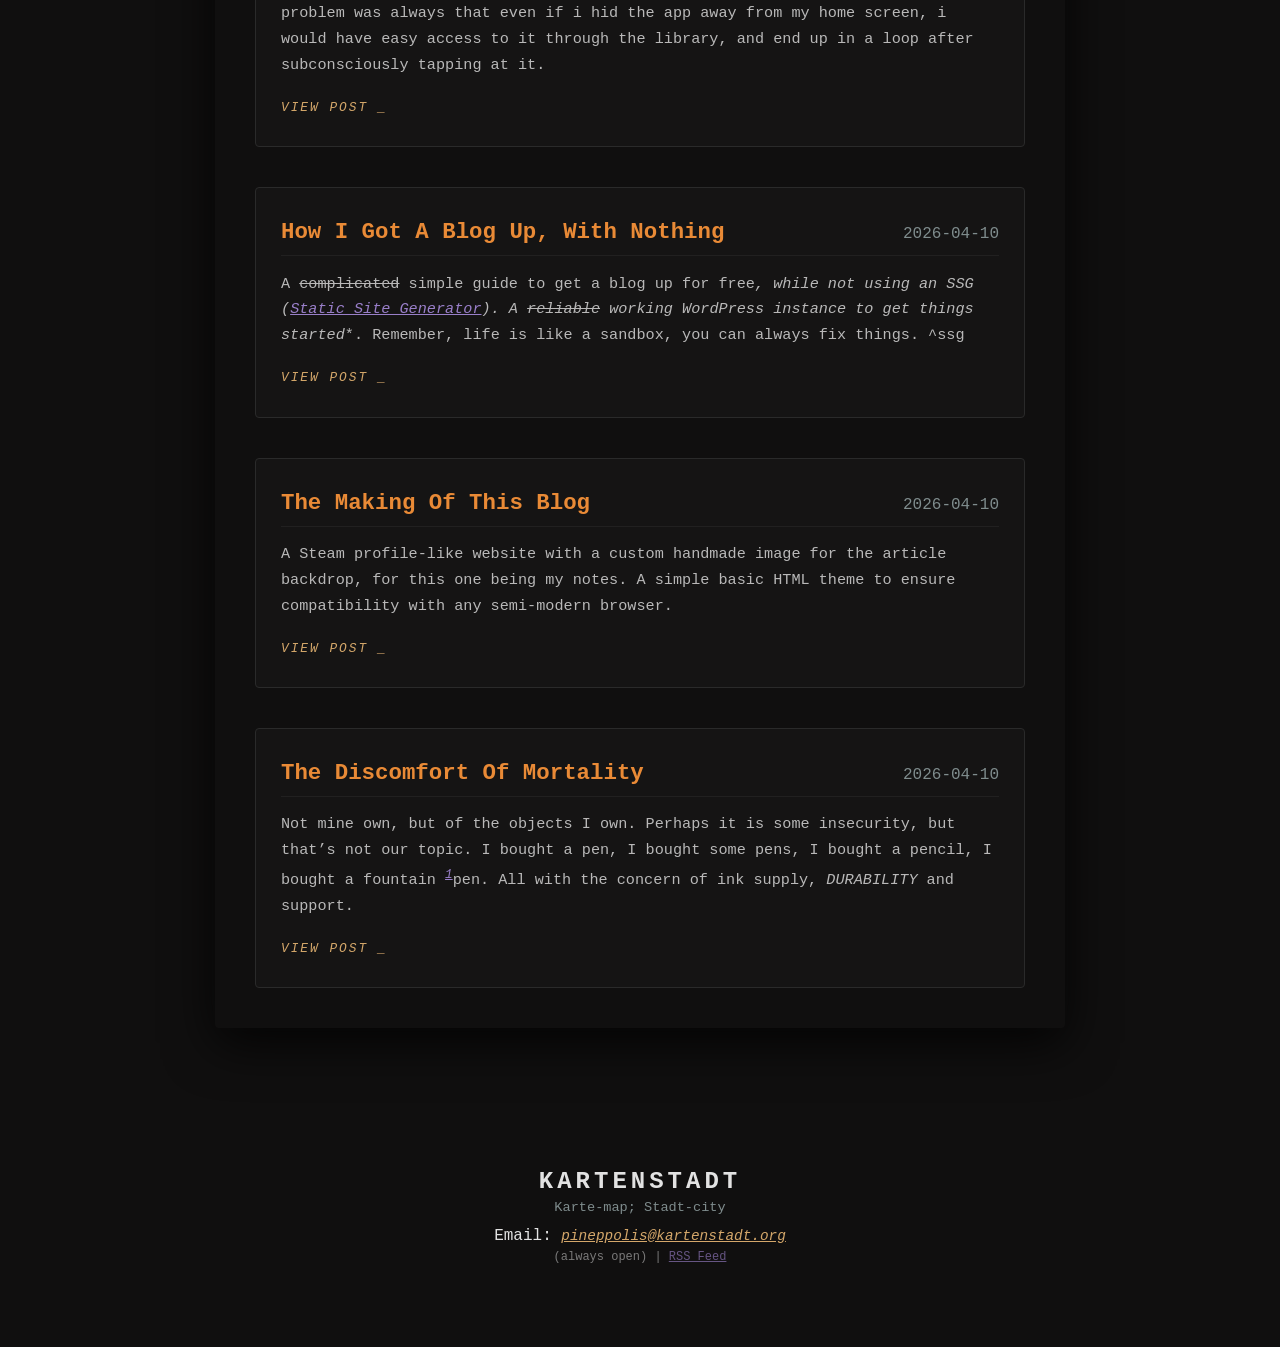
==== commit fdb93067: "Site update: 2026-06-25 01:39:24" ====
--- a/index.html
+++ b/index.html
@@ -16,7 +16,7 @@
 			<h1><a href="aboutme.html">KARTENSTADT</a></h1>
 		</header>
 		<main>
-			<section class="article-list"><article class="article-card"><div class="card-header"><h2><a href="posts/Why the Government can't build its own roads..html">Why The Government Can'T Build Its Own Roads.</a></h2><span class="post-meta">2026-06-24</span></div><div class="preview-content"><p><strong>The General System:</strong>(L1 Bidding System)
+			<section class="article-list"><article class="article-card"><div class="card-header"><h2><a href="posts/A World bound to it's Reader..html">A World Bound To It'S Reader.</a></h2><span class="post-meta">2026-06-25</span></div><div class="preview-content"><p>Omniscient Reader’s Viewpoint, a novel and manhwa by SingnSong, has been the story of my life. It is one of my goals to completely encompass and convey both it’s meaning and why I am attracted so greatly towards it. Here is a reworked explanation of it’s setting which I wrote in 11th Grade (2 years ago).</p></div><a href="posts/A World bound to it's Reader..html" class="read-more">View Post _</a></article><article class="article-card"><div class="card-header"><h2><a href="posts/Why the Government can't build its own roads..html">Why The Government Can'T Build Its Own Roads.</a></h2><span class="post-meta">2026-06-24</span></div><div class="preview-content"><p><strong>The General System:</strong>(L1 Bidding System)
 It’s a two packet process:
 1. <strong>Packet A/B:</strong> This is a screen for Technical Prowess, Equipment, Financial Stability and Road Building Experience.
 2. <strong>Packet C:</strong> The bidding for the lowest. The contractor which quotes the lowest estimate wins the bid and the contract.
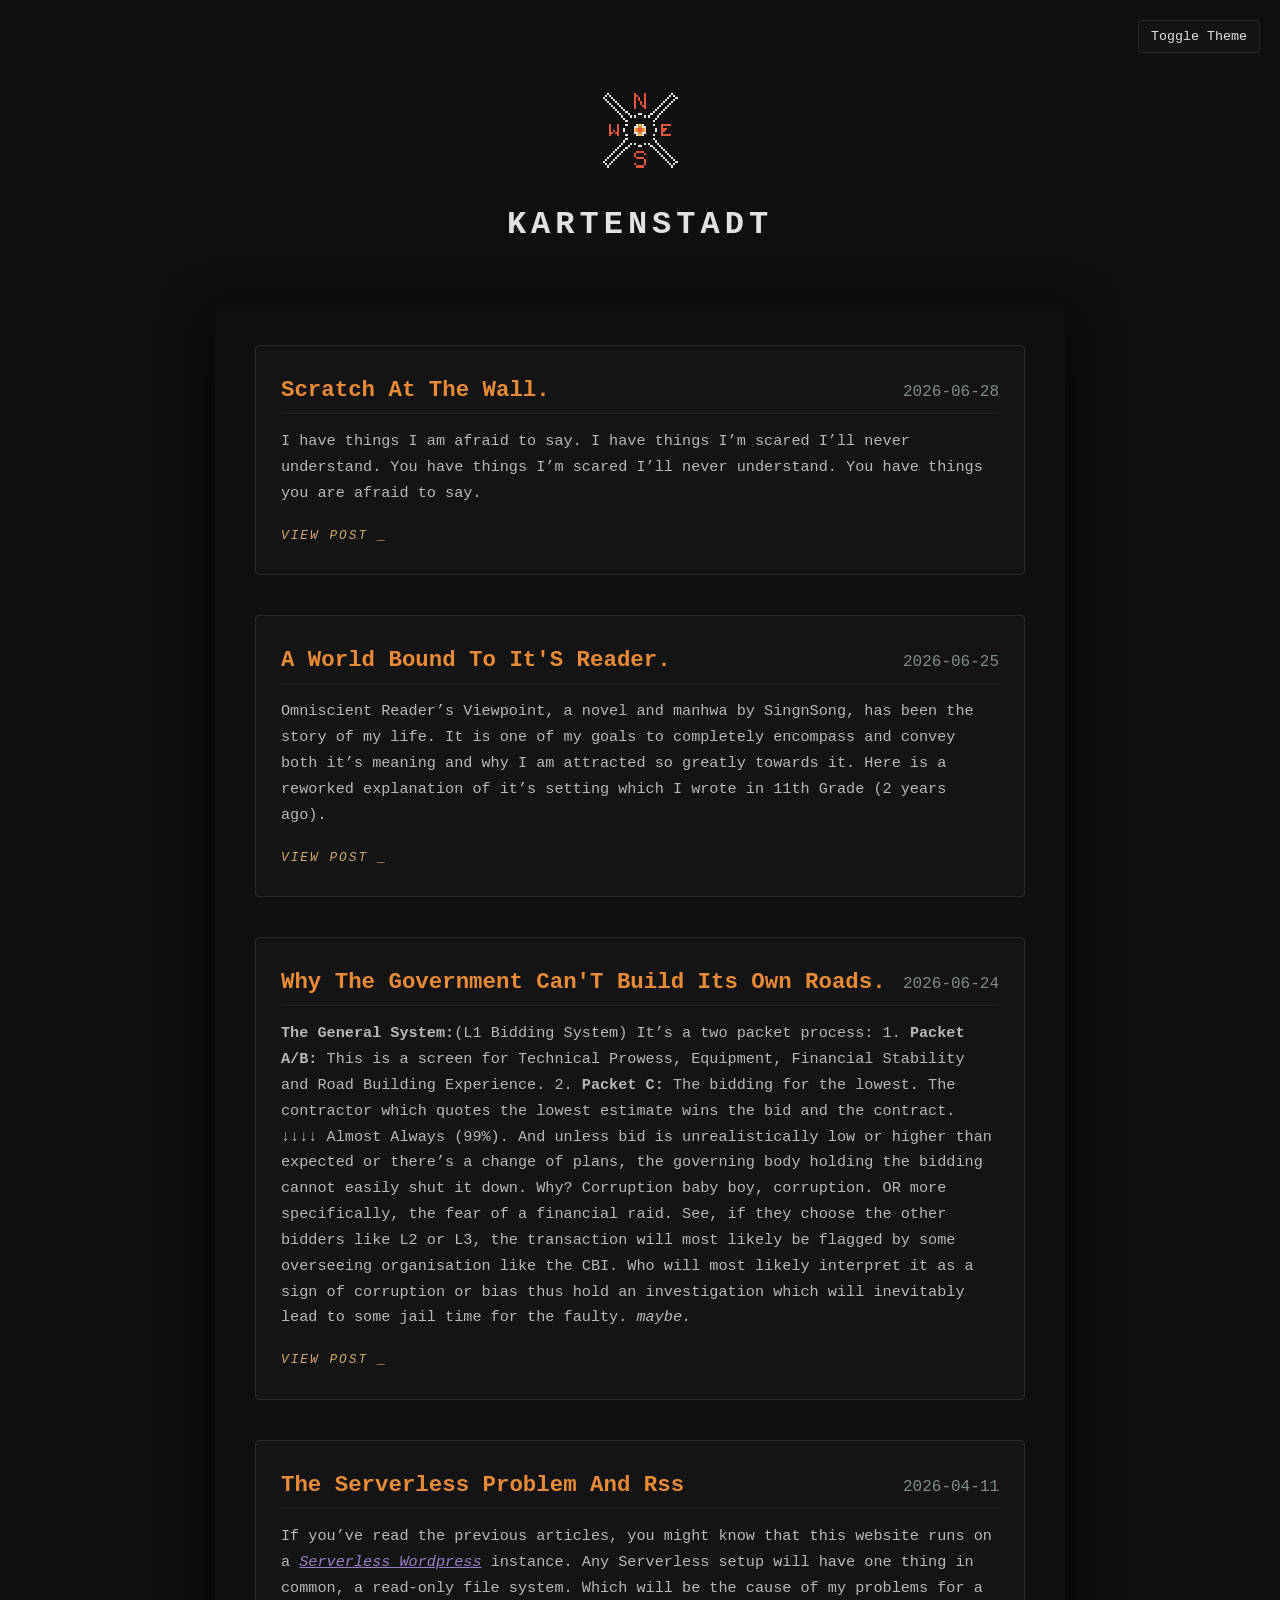
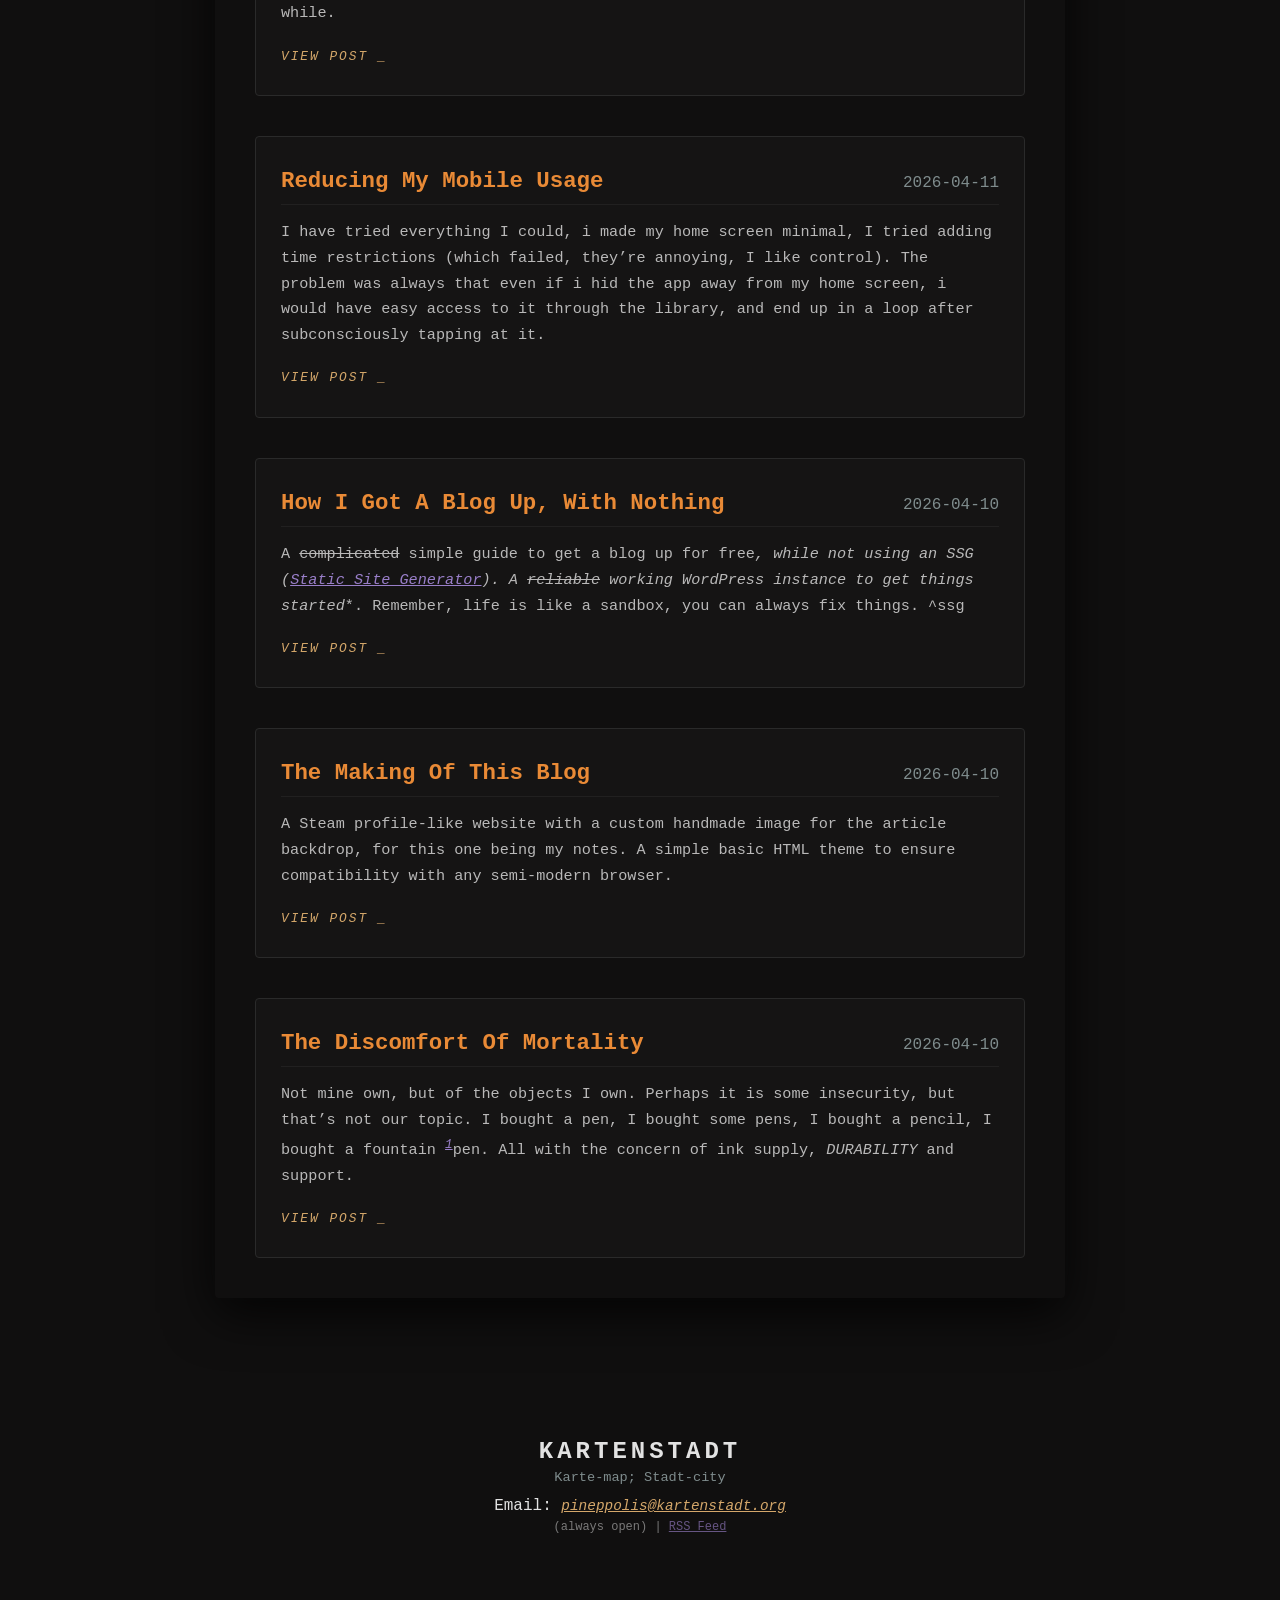
==== commit 1c1c1db3: "Site update: 2026-06-28 18:42:52" ====
--- a/index.html
+++ b/index.html
@@ -16,7 +16,7 @@
 			<h1><a href="aboutme.html">KARTENSTADT</a></h1>
 		</header>
 		<main>
-			<section class="article-list"><article class="article-card"><div class="card-header"><h2><a href="posts/A World bound to it's Reader..html">A World Bound To It'S Reader.</a></h2><span class="post-meta">2026-06-25</span></div><div class="preview-content"><p>Omniscient Reader’s Viewpoint, a novel and manhwa by SingnSong, has been the story of my life. It is one of my goals to completely encompass and convey both it’s meaning and why I am attracted so greatly towards it. Here is a reworked explanation of it’s setting which I wrote in 11th Grade (2 years ago).</p></div><a href="posts/A World bound to it's Reader..html" class="read-more">View Post _</a></article><article class="article-card"><div class="card-header"><h2><a href="posts/Why the Government can't build its own roads..html">Why The Government Can'T Build Its Own Roads.</a></h2><span class="post-meta">2026-06-24</span></div><div class="preview-content"><p><strong>The General System:</strong>(L1 Bidding System)
+			<section class="article-list"><article class="article-card"><div class="card-header"><h2><a href="posts/Scratch at the Wall..html">Scratch At The Wall.</a></h2><span class="post-meta">2026-06-28</span></div><div class="preview-content"><p>I have things I am afraid to say. I have things I’m scared I’ll never understand. You have things I’m scared I’ll never understand. You have things you are afraid to say.</p></div><a href="posts/Scratch at the Wall..html" class="read-more">View Post _</a></article><article class="article-card"><div class="card-header"><h2><a href="posts/A World bound to it's Reader..html">A World Bound To It'S Reader.</a></h2><span class="post-meta">2026-06-25</span></div><div class="preview-content"><p>Omniscient Reader’s Viewpoint, a novel and manhwa by SingnSong, has been the story of my life. It is one of my goals to completely encompass and convey both it’s meaning and why I am attracted so greatly towards it. Here is a reworked explanation of it’s setting which I wrote in 11th Grade (2 years ago).</p></div><a href="posts/A World bound to it's Reader..html" class="read-more">View Post _</a></article><article class="article-card"><div class="card-header"><h2><a href="posts/Why the Government can't build its own roads..html">Why The Government Can'T Build Its Own Roads.</a></h2><span class="post-meta">2026-06-24</span></div><div class="preview-content"><p><strong>The General System:</strong>(L1 Bidding System)
 It’s a two packet process:
 1. <strong>Packet A/B:</strong> This is a screen for Technical Prowess, Equipment, Financial Stability and Road Building Experience.
 2. <strong>Packet C:</strong> The bidding for the lowest. The contractor which quotes the lowest estimate wins the bid and the contract.
